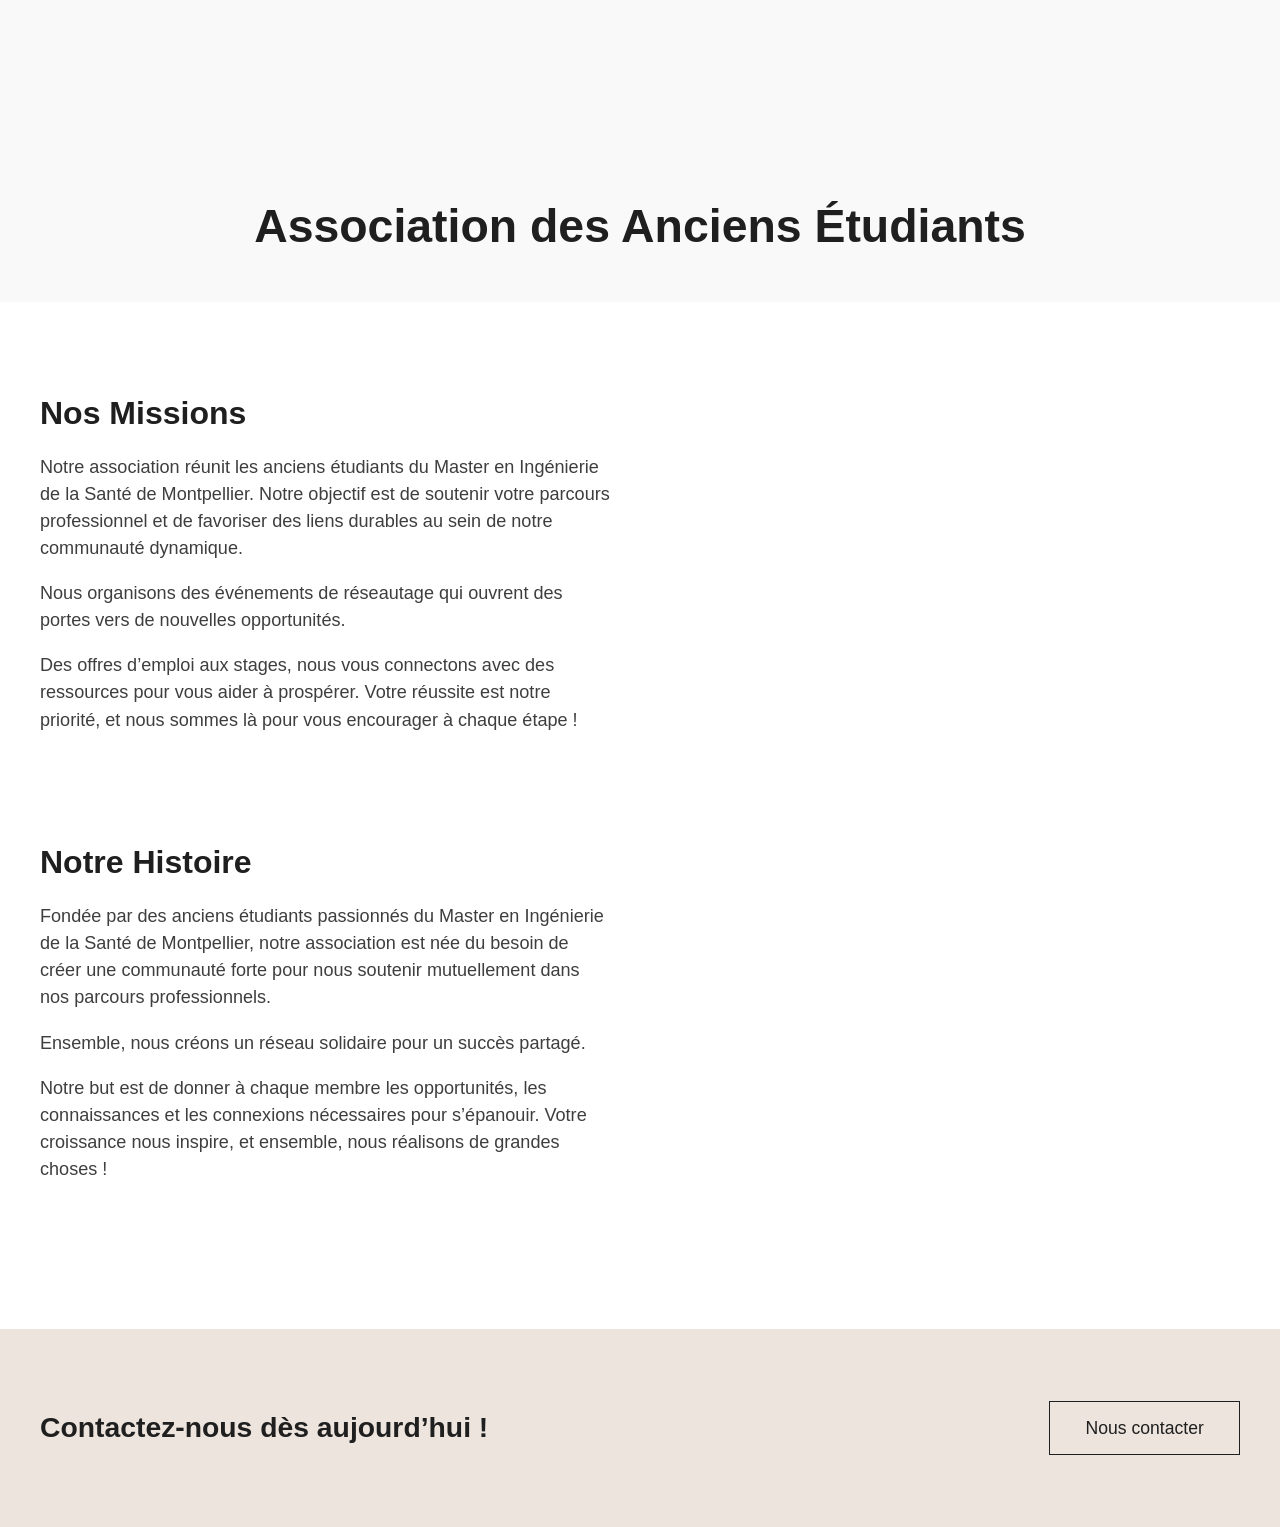
==== a-propos.html @ 3ccf6e43 "first commit" ====
<!DOCTYPE html>
<html lang="fr">
<head>
    <meta charset="UTF-8">
    <meta name="viewport" content="width=device-width, initial-scale=1.0">
    <title>À propos - Association des Anciens Étudiants</title>
    <style>
        body {
            font-family: Arial, sans-serif;
            color: #3e3e3e;
            line-height: 1.4;
            margin: 0;
            padding: 0;
        }
        .hero {
            background-color: #f9f9f9;
            padding: 10rem 1rem 3rem;
            text-align: center;
            color: #1f1f1f;
        }
        .hero h1 {
            font-size: 2.9rem;
            font-weight: 600;
            margin-bottom: 0;
            line-height: 1.2;
        }
        .content-section {
            max-width: 1200px;
            margin: 0 auto;
            padding: 4rem 1rem;
        }
        .two-columns {
            display: flex;
            gap: 3.5rem;
            align-items: flex-start;
            margin-bottom: 4rem;
        }
        .column {
            flex: 1;
        }
        .column h2 {
            font-size: 2rem;
            font-weight: 600;
            color: #1f1f1f;
            margin-bottom: 1.2rem;
            line-height: 1.3;
        }
        .column p {
            font-size: 1.13rem;
            line-height: 1.5;
            margin-top: 0;
        }
        .cta-section {
            background-color: #ece4dd;
            padding: 4.5rem 1rem;
            text-align: left;
        }
        .cta-content {
            max-width: 1200px;
            margin: 0 auto;
            display: flex;
            justify-content: space-between;
            align-items: center;
        }
        .cta-text h2 {
            font-size: 1.77rem;
            font-weight: 600;
            color: #1f1f1f;
            margin: 0;
        }
        .cta-button {
            display: inline-block;
            padding: 0.8rem 2.2rem;
            border: 1px solid #1f1f1f;
            background-color: #ece4dd;
            color: #1f1f1f;
            text-decoration: none;
            font-size: 1.1rem;
            font-weight: 400;
            line-height: 1.5;
            border-radius: 0;
        }
        .cta-button:hover {
            background-color: #d4cbc1;
        }
    </style>
</head>
<body>
    <section class="hero">
        <h1>Association des Anciens Étudiants</h1>
    </section>

    <div class="content-section">
        <div class="two-columns">
            <div class="column">
                <h2>Nos Missions</h2>
                <p>
                    Notre association réunit les anciens étudiants du Master en Ingénierie de la Santé de Montpellier.
                    Notre objectif est de soutenir votre parcours professionnel et de favoriser des liens durables au sein de notre communauté dynamique.
                </p>
                <p>
                    Nous organisons des événements de réseautage qui ouvrent des portes vers de nouvelles opportunités.
                </p>
                <p>
                    Des offres d’emploi aux stages, nous vous connectons avec des ressources pour vous aider à prospérer.
                    Votre réussite est notre priorité, et nous sommes là pour vous encourager à chaque étape !
                </p>
            </div>
            <div class="column">
                <!-- Espace réservé pour une image éventuelle -->
            </div>
        </div>

        <div class="two-columns">
            <div class="column">
                <h2>Notre Histoire</h2>
                <p>
                    Fondée par des anciens étudiants passionnés du Master en Ingénierie de la Santé de Montpellier,
                    notre association est née du besoin de créer une communauté forte pour nous soutenir mutuellement dans nos parcours professionnels.
                </p>
                <p>
                    Ensemble, nous créons un réseau solidaire pour un succès partagé.
                </p>
                <p>
                    Notre but est de donner à chaque membre les opportunités, les connaissances et les connexions nécessaires pour s’épanouir.
                    Votre croissance nous inspire, et ensemble, nous réalisons de grandes choses !
                </p>
            </div>
            <div class="column">
                <!-- Espace réservé pour une image éventuelle -->
            </div>
        </div>
    </div>

    <section class="cta-section">
        <div class="cta-content">
            <div class="cta-text">
                <h2>Contactez-nous dès aujourd’hui !</h2>
            </div>
            <div class="cta-button-container">
                <a href="#contact" class="cta-button">Nous contacter</a>
            </div>
        </div>
    </section>
</body>
</html>
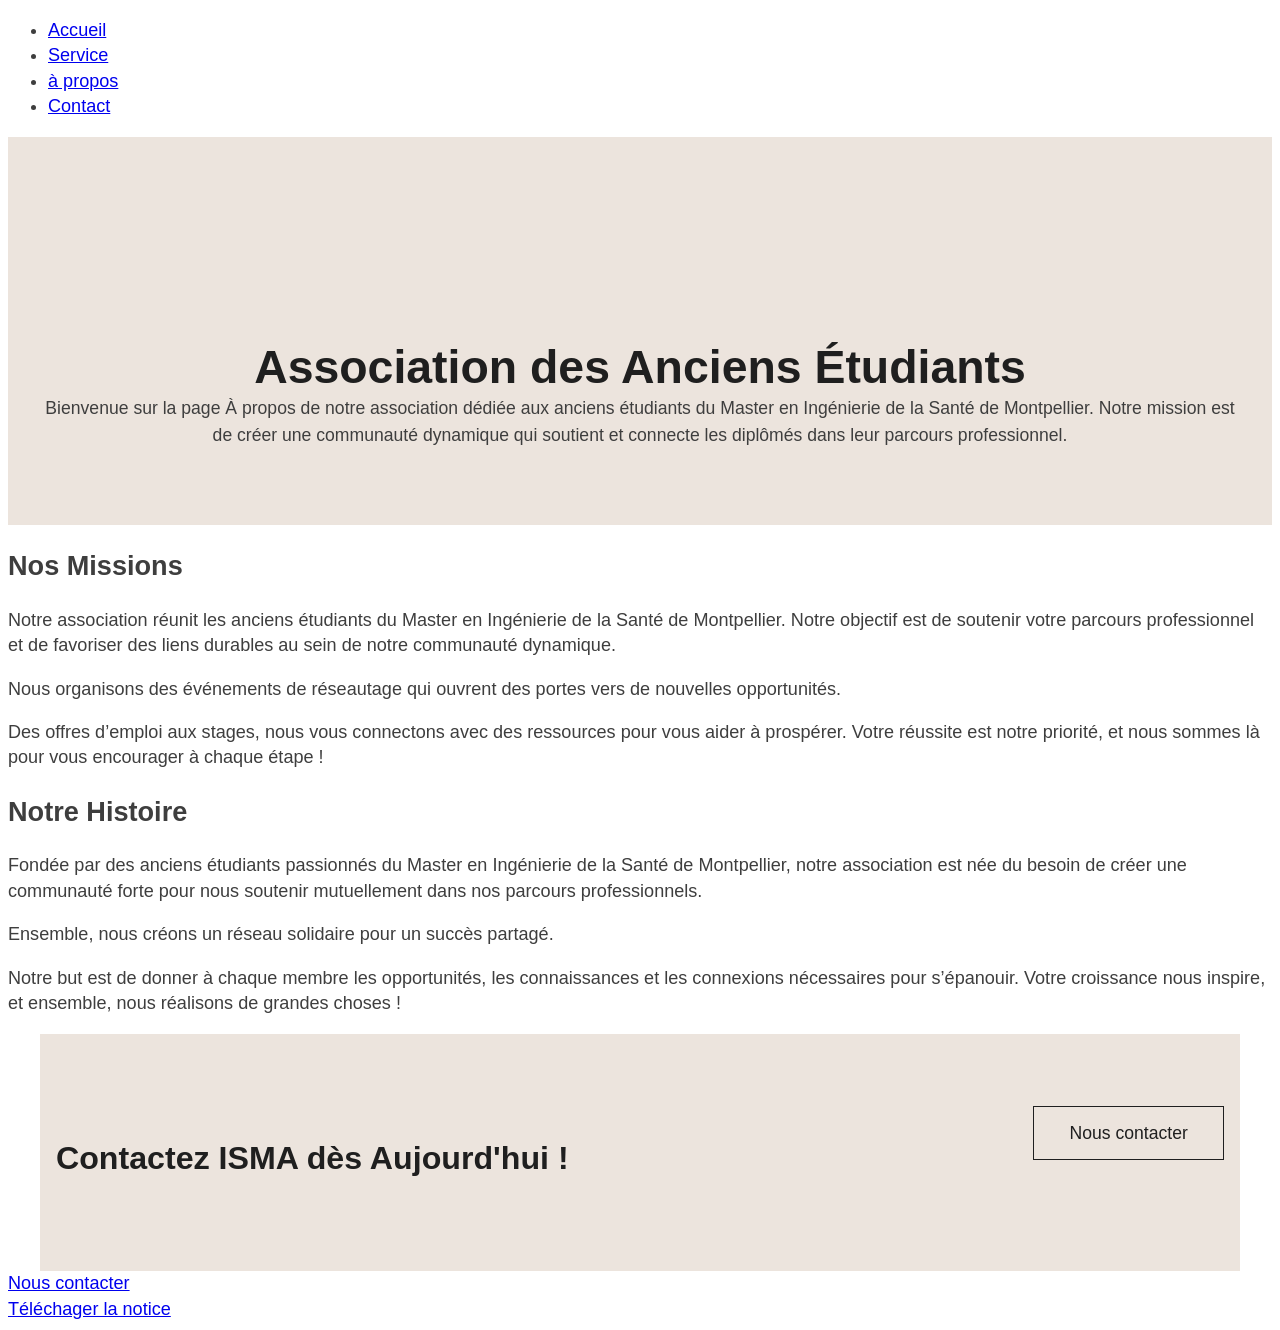
==== commit 5dfce61a: "Refactor a-propos.html and style.css for improved layout and styling; add navigation and contact sec" ====
--- a/a-propos.html
+++ b/a-propos.html
@@ -2,92 +2,37 @@
 <html lang="fr">
 <head>
     <meta charset="UTF-8">
+    <link rel="stylesheet" href="./style.css">
     <meta name="viewport" content="width=device-width, initial-scale=1.0">
     <title>À propos - Association des Anciens Étudiants</title>
-    <style>
-        body {
-            font-family: Arial, sans-serif;
-            color: #3e3e3e;
-            line-height: 1.4;
-            margin: 0;
-            padding: 0;
-        }
-        .hero {
-            background-color: #f9f9f9;
-            padding: 10rem 1rem 3rem;
-            text-align: center;
-            color: #1f1f1f;
-        }
-        .hero h1 {
-            font-size: 2.9rem;
-            font-weight: 600;
-            margin-bottom: 0;
-            line-height: 1.2;
-        }
-        .content-section {
-            max-width: 1200px;
-            margin: 0 auto;
-            padding: 4rem 1rem;
-        }
-        .two-columns {
-            display: flex;
-            gap: 3.5rem;
-            align-items: flex-start;
-            margin-bottom: 4rem;
-        }
-        .column {
-            flex: 1;
-        }
-        .column h2 {
-            font-size: 2rem;
-            font-weight: 600;
-            color: #1f1f1f;
-            margin-bottom: 1.2rem;
-            line-height: 1.3;
-        }
-        .column p {
-            font-size: 1.13rem;
-            line-height: 1.5;
-            margin-top: 0;
-        }
-        .cta-section {
-            background-color: #ece4dd;
-            padding: 4.5rem 1rem;
-            text-align: left;
-        }
-        .cta-content {
-            max-width: 1200px;
-            margin: 0 auto;
-            display: flex;
-            justify-content: space-between;
-            align-items: center;
-        }
-        .cta-text h2 {
-            font-size: 1.77rem;
-            font-weight: 600;
-            color: #1f1f1f;
-            margin: 0;
-        }
-        .cta-button {
-            display: inline-block;
-            padding: 0.8rem 2.2rem;
-            border: 1px solid #1f1f1f;
-            background-color: #ece4dd;
-            color: #1f1f1f;
-            text-decoration: none;
-            font-size: 1.1rem;
-            font-weight: 400;
-            line-height: 1.5;
-            border-radius: 0;
-        }
-        .cta-button:hover {
-            background-color: #d4cbc1;
-        }
-    </style>
+    <link rel="shortcut icon" href="./ISMA_1.jpg">
 </head>
 <body>
-    <section class="hero">
-        <h1>Association des Anciens Étudiants</h1>
+    <nav>
+    <!-- unordered list -->
+    <ul>
+        <li> 
+            <a href="./index.html">Accueil</a>  
+        </li>
+        <li>
+            <a href="./service.html">Service</a>  
+        </li>
+        <li>
+            <a href="./a-propos.html">à propos</a>  
+        </li>
+        <li>
+            <a href="#form">Contact</a>
+         </li>
+    </ul>
+    </nav>
+    <div class="cover has-background">
+        <div class="cover-inner">
+            <h1 class="heading has-text-align-center">Association des Anciens Étudiants</h1>
+            <p class="paragraph has-text-align-center">
+                Bienvenue sur la page À propos de notre association dédiée aux anciens étudiants du Master en Ingénierie de la Santé de Montpellier. Notre mission est de créer une communauté dynamique qui soutient et connecte les diplômés dans leur parcours professionnel.
+            </p>
+        </div>
+    </div>
     </section>
 
     <div class="content-section">
@@ -131,16 +76,21 @@
             </div>
         </div>
     </div>
-
-    <section class="cta-section">
-        <div class="cta-content">
-            <div class="cta-text">
-                <h2>Contactez-nous dès aujourd’hui !</h2>
+     <!-- mail de contact -->
+    <section class="section has-background">
+        <div class="columns">
+            <div class="column">
+                <h3 class="subheading">Contactez ISMA dès Aujourd'hui !</h3>
             </div>
             <div class="cta-button-container">
                 <a href="#contact" class="cta-button">Nous contacter</a>
             </div>
         </div>
     </section>
+    <footer>
+        <a href="mailto:fsfds@gmail.com">Nous contacter</a> <br>
+        <a href="./notice.txt">Téléchager la notice</a>
+    </footer>
+    
 </body>
 </html>
--- a/style.css
+++ b/style.css
@@ -0,0 +1,116 @@
+/* General Styles */
+body {
+    font-family: Arial, sans-serif;
+    color: #3e3e3e;
+    font-size: 1.13rem;
+    font-style: normal;
+    font-weight: 400;
+    line-height: 1.4;
+}
+
+/* Cover Styles */
+.cover {
+    padding-top: 10.7rem;
+    padding-bottom: 4.8rem;
+    color: #3e3e3e;
+    text-align: center;
+}
+
+.cover-inner {
+    max-width: 1200px;
+    margin: 0 auto;
+}
+
+/* Heading Styles */
+.heading {
+    font-size: 2.9rem;
+    font-weight: 600;
+    line-height: 1.2;
+    margin-bottom: 0rem;
+    color: #1f1f1f;
+}
+
+.subheading {
+    font-size: 2.01rem;
+    font-weight: 600;
+    line-height: 1.3;
+    margin-bottom: 1.19rem;
+    color: #1f1f1f;
+}
+
+/* Paragraph Styles */
+.paragraph {
+    font-size: 1.1rem;
+    line-height: 1.5;
+    margin-top: 0px;
+    margin-bottom: 0px;
+}
+
+/* Button Styles */
+.button {
+    border: none;
+    border-radius: 0px;
+    color: #1f1f1f;
+    background-color: #ece4dd;
+    padding: 0.8rem 2.2rem;
+    font-size: 1.1rem;
+    font-weight: 400;
+    line-height: 1.5;
+    text-transform: capitalize;
+    display: inline-block;
+}
+.cta-button {
+            display: inline-block;
+            padding: 0.8rem 2.2rem;
+            border: 1px solid #1f1f1f;
+            background-color: #ece4dd;
+            color: #1f1f1f;
+            text-decoration: none;
+            font-size: 1.1rem;
+            font-weight: 400;
+            line-height: 1.5;
+            border-radius: 0;
+}
+.cta-button:hover {
+            background-color: #d4cbc1;
+        }
+
+/* Section Styles */
+.section {
+    padding: 4.51rem 0;
+    max-width: 1200px;
+    margin: 0 auto;
+}
+
+/* Columns Styles */
+.columns {
+    display: flex;
+    justify-content: space-between;
+    padding: 0 1rem;
+}
+
+.column {
+    flex-basis: 77%;
+}
+
+/* Group Styles */
+.group {
+    margin-top: 1.2rem;
+}
+
+/* Utility Classes */
+.has-text-align-center {
+    text-align: center;
+}
+
+.has-background {
+    background-color: #ece4dd;
+}
+
+.has-text-color {
+    color: #3e3e3e;
+}
+
+.alignfull {
+    width: 100%;
+}
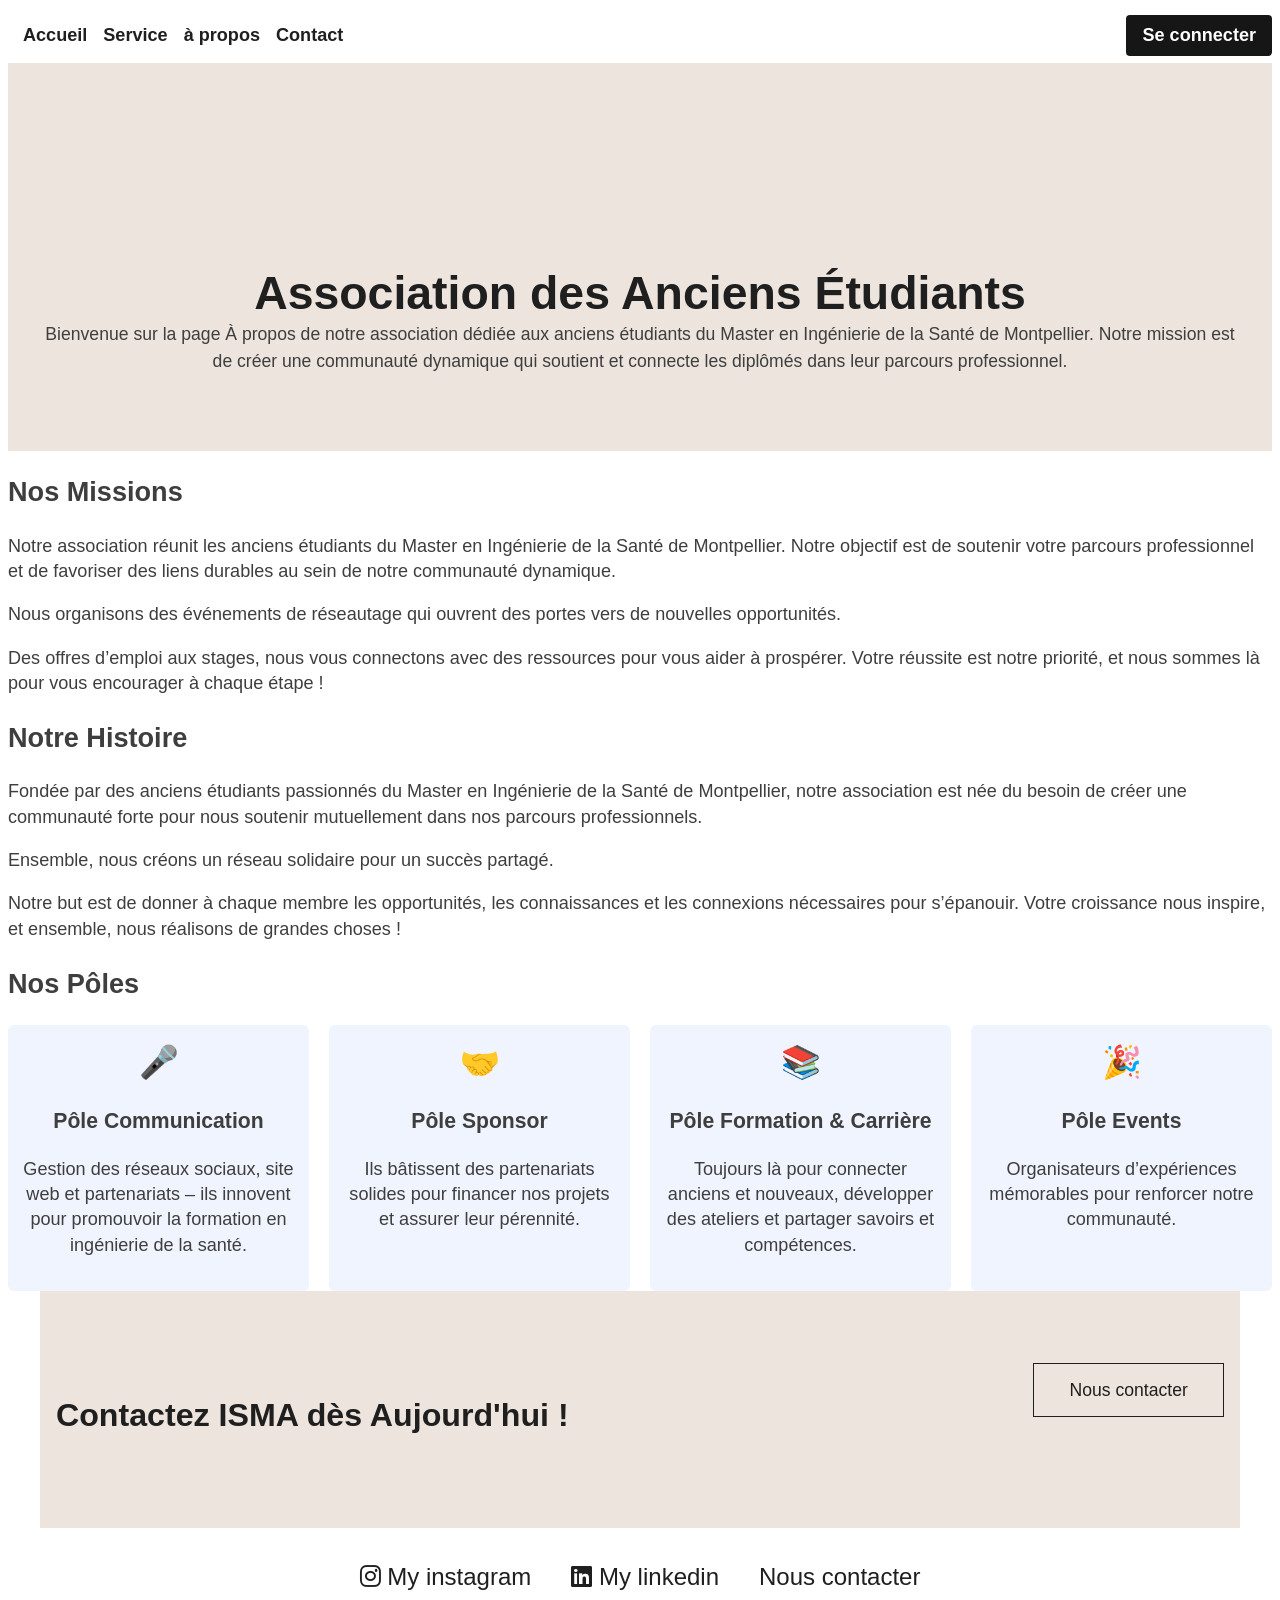
==== commit 28e7b17c: "Refactor code structure for improved readability and maintainability" ====
--- a/a-propos.html
+++ b/a-propos.html
@@ -6,6 +6,8 @@
     <meta name="viewport" content="width=device-width, initial-scale=1.0">
     <title>À propos - Association des Anciens Étudiants</title>
     <link rel="shortcut icon" href="./ISMA_1.jpg">
+    <!-- les logos de contact -->
+     <link rel="stylesheet" href="https://cdnjs.cloudflare.com/ajax/libs/font-awesome/6.5.0/css/all.min.css">
 </head>
 <body>
     <nav>
@@ -22,7 +24,10 @@
         </li>
         <li>
             <a href="#form">Contact</a>
-         </li>
+        </li>
+        </ul>
+        <a class="login_btn" href="./connection.html">Se connecter</a>
+        </nav>
     </ul>
     </nav>
     <div class="cover has-background">
@@ -76,6 +81,32 @@
             </div>
         </div>
     </div>
+    <section>
+        <h2>Nos Pôles</h2>
+        <div class="poles">
+            <div class="pole">
+                <span>🎤</span>
+                <h3>Pôle Communication</h3>
+                <p>Gestion des réseaux sociaux, site web et partenariats – ils innovent pour promouvoir la formation en ingénierie de la santé.</p>
+            </div>
+            <div class="pole">
+                <span>🤝</span>
+                <h3>Pôle Sponsor</h3>
+                <p>Ils bâtissent des partenariats solides pour financer nos projets et assurer leur pérennité.</p>
+            </div>
+            <div class="pole">
+                <span>📚</span>
+                <h3>Pôle Formation & Carrière</h3>
+                <p>Toujours là pour connecter anciens et nouveaux, développer des ateliers et partager savoirs et compétences.</p>
+            </div>
+            <div class="pole">
+                <span>🎉</span>
+                <h3>Pôle Events</h3>
+                <p>Organisateurs d’expériences mémorables pour renforcer notre communauté.</p>
+            </div>
+        </div>
+    </section>
+
      <!-- mail de contact -->
     <section class="section has-background">
         <div class="columns">
@@ -87,9 +118,19 @@
             </div>
         </div>
     </section>
+    <!-- mail de contact -->
     <footer>
-        <a href="mailto:fsfds@gmail.com">Nous contacter</a> <br>
-        <a href="./notice.txt">Téléchager la notice</a>
+        <div class="socials">
+            <a href="https://www.instagram.com/isma_alumni?utm_source=ig_web_button_share_sheet&igsh=ZDNlZDc0MzIxNw==">
+                <i class="fa-brands fa-instagram"></i>
+                <span>My instagram</span>
+            </a>
+            <a href="https://www.linkedin.com/in/isma-ingénierie-de-la-santé-de-montpellier-alumni-8940a82a">
+                <i class="fa-brands fa-linkedin"></i>
+                <span>My linkedin</span>
+            </a>
+        </div>
+        <a href="mailto:fsfds@gmail.com">Nous contacter</a>
     </footer>
     
 </body>
--- a/style.css
+++ b/style.css
@@ -6,6 +6,34 @@
     font-style: normal;
     font-weight: 400;
     line-height: 1.4;
+}
+nav {
+    display: flex;
+    align-items: center;
+    justify-content: space-between;
+}
+
+nav ul {
+    list-style-type: none;
+    padding: 15px;
+    margin: 0;
+    display: flex;
+    gap: 1rem;
+    justify-content: center;
+}
+nav a {
+    text-decoration: none;
+    color: #1f1f1f;
+    font-weight: 600;
+}
+.login_btn {
+    background-color: #161616;
+    color: #ffffff;
+    padding: 0.5rem 1rem;
+    border: none;
+    border-radius: 4px;
+    text-decoration: none;
+    font-weight: 600;
 }
 
 /* Cover Styles */
@@ -114,3 +142,94 @@
 .alignfull {
     width: 100%;
 }
+/* Styles spécifiques pour la page service */
+        .service-card {
+            background: #fff;
+            border: 1px solid #ddd;
+            border-radius: 8px;
+            padding: 2rem;
+            margin-bottom: 2rem;
+            box-shadow: 0 2px 4px rgba(0,0,0,0.1);  
+        }
+        .service-card h3 {
+            color: #1f1f1f;
+            font-size: 1.5rem;
+            margin-top: 0;
+        }
+        .service-card p {
+            color: #3e3e3e;
+            line-height: 1.6;
+        }
+        .service-list {
+            list-style: none;
+            padding: 0;
+        }
+        .service-list li {
+            padding: 0.5rem 0;
+            border-bottom: 1px solid #eee;
+        }
+        .service-list a {
+            color: #1f1f1f;
+            text-decoration: none;
+        }
+        .service-list a:hover {
+            text-decoration: underline;
+        }
+        .search-bar {
+            display: flex;
+            margin-bottom: 2rem;
+        }
+        .search-bar input {
+            flex: 1;
+            padding: 0.75rem;
+            border: 1px solid #ddd;
+            border-radius: 4px 0 0 4px;
+            font-size: 1rem;
+        }
+        .search-bar button {
+            padding: 0.75rem 1.5rem;
+            background: #1f1f1f;
+            color: #fff;
+            border: none;
+            border-radius: 0 4px 4px 0;
+            cursor: pointer;
+        }
+
+footer {
+    padding: 2rem 0;  
+    display: flex;
+    text-align: center;
+    gap: 20px;
+    justify-content: center;
+}
+footer a {
+    color: #1f1f1f;
+    text-decoration: none;
+    font-size: 1.5rem;
+    margin: 0 10px;
+}
+.socials{
+    margin-bottom: 1rem;
+    display: flex;
+    gap: 20px;
+    justify-content: center;
+}
+/* Styles spécifiques pour la page à propos */
+.poles {
+    display: grid;
+    grid-template-columns: repeat(auto-fit, minmax(250px, 1fr));
+    gap: 20px;
+    margin-top: 20px;
+}
+.pole {
+    background: #f0f4ff;
+    padding: 15px;
+    border-radius: 6px;
+    text-align: center;
+}
+.pole span {
+    font-size: 2rem;
+    display: block;
+    margin-bottom: 10px;
+}
+          
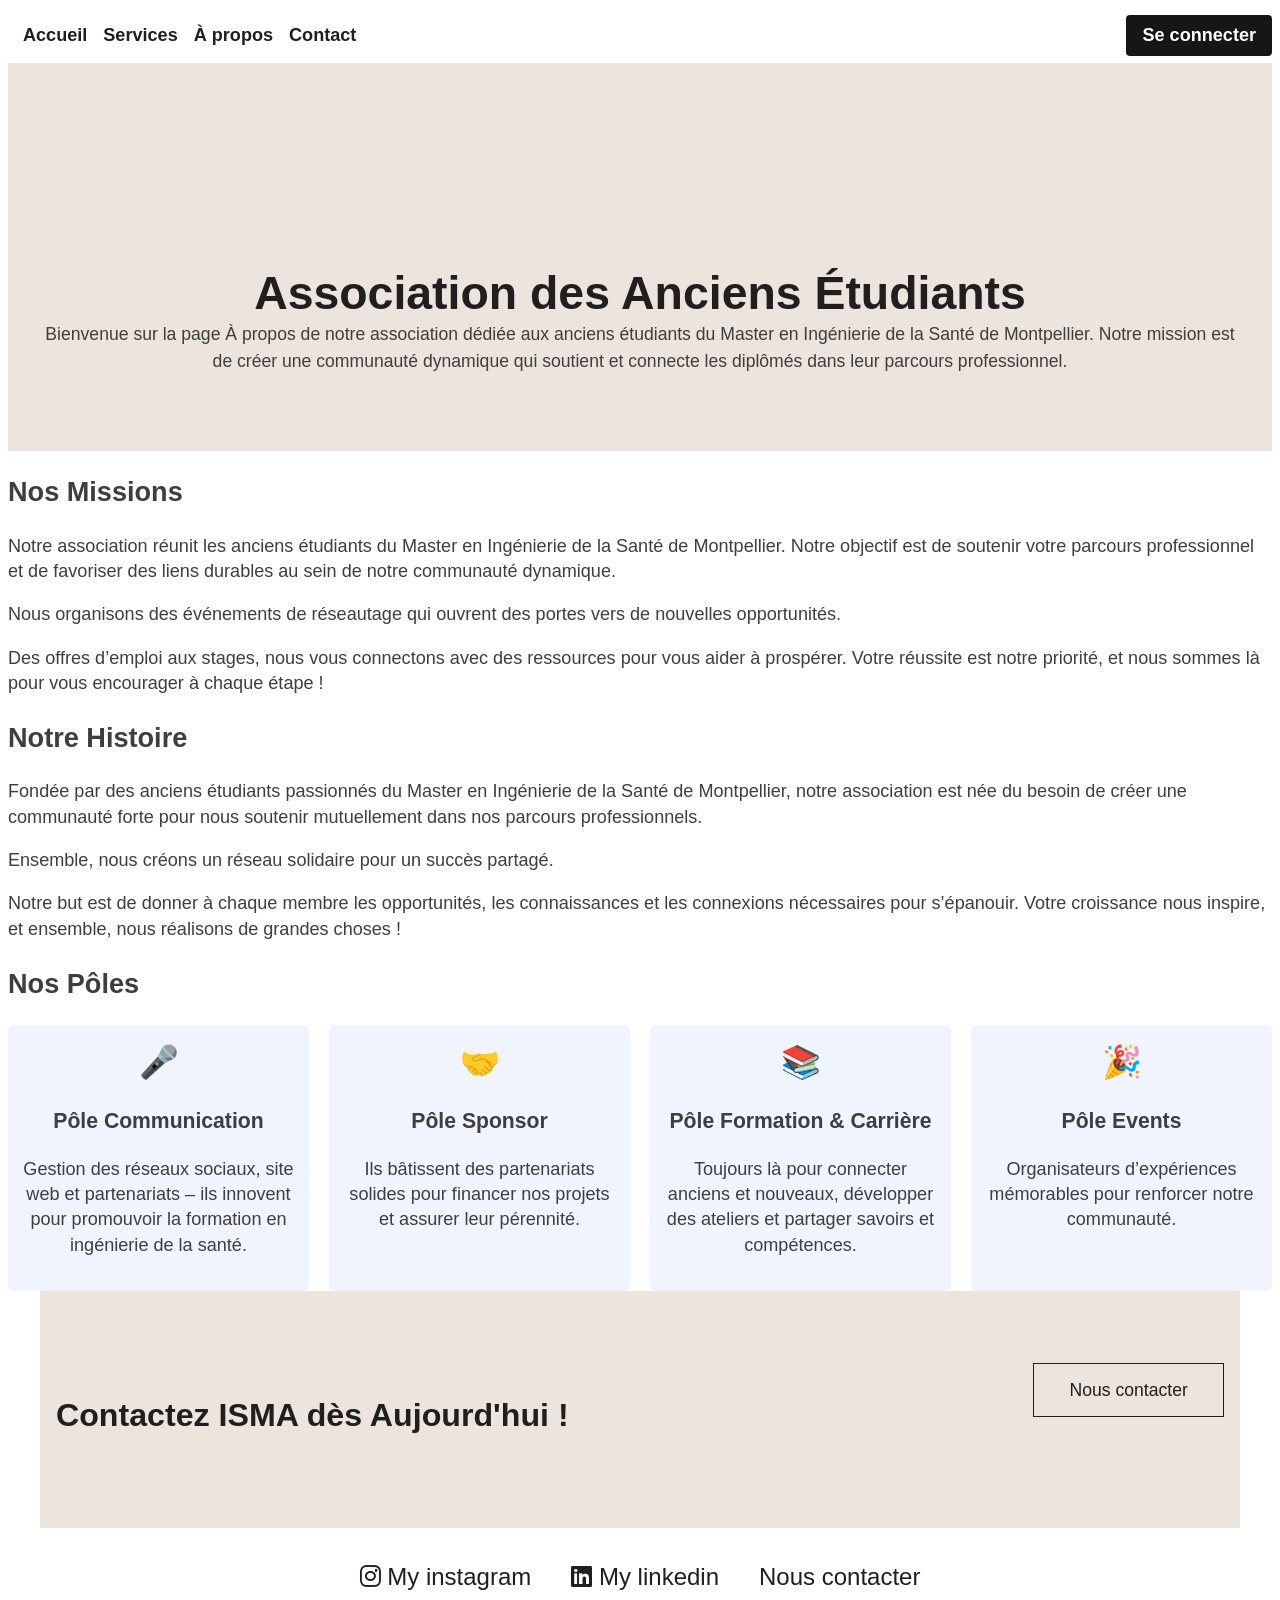
==== commit 20800687: "Refactor navigation links for consistency and update contact page with form and social links" ====
--- a/a-propos.html
+++ b/a-propos.html
@@ -17,10 +17,10 @@
             <a href="./index.html">Accueil</a>  
         </li>
         <li>
-            <a href="./service.html">Service</a>  
+            <a href="./service.html">Services</a>  
         </li>
         <li>
-            <a href="./a-propos.html">à propos</a>  
+            <a href="./a-propos.html">À propos</a>  
         </li>
         <li>
             <a href="#form">Contact</a>
--- a/style.css
+++ b/style.css
@@ -75,7 +75,7 @@
 }
 
 /* Button Styles */
-.button {
+.button, .envoyer {
     border: none;
     border-radius: 0px;
     color: #1f1f1f;
@@ -202,7 +202,7 @@
     gap: 20px;
     justify-content: center;
 }
-footer a {
+footer a{
     color: #1f1f1f;
     text-decoration: none;
     font-size: 1.5rem;
@@ -213,6 +213,7 @@
     display: flex;
     gap: 20px;
     justify-content: center;
+    align-items: center;
 }
 /* Styles spécifiques pour la page à propos */
 .poles {
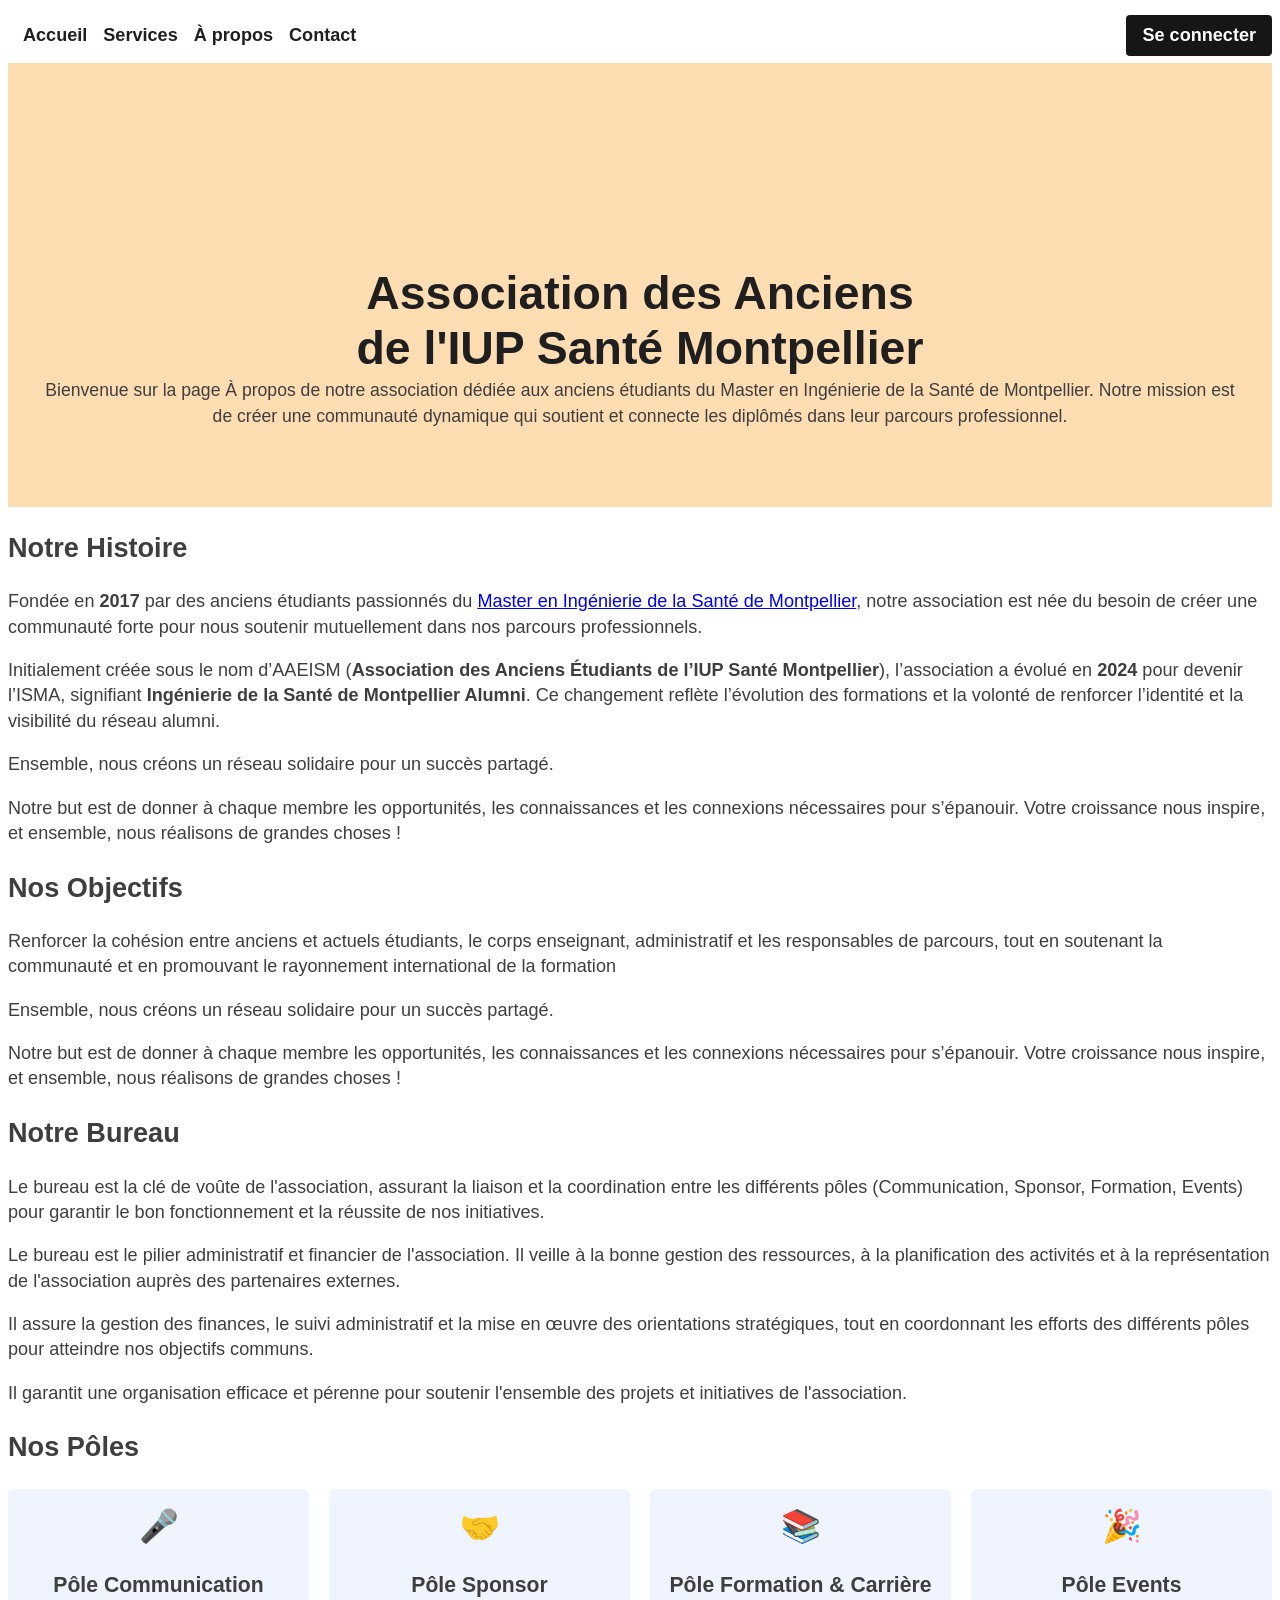
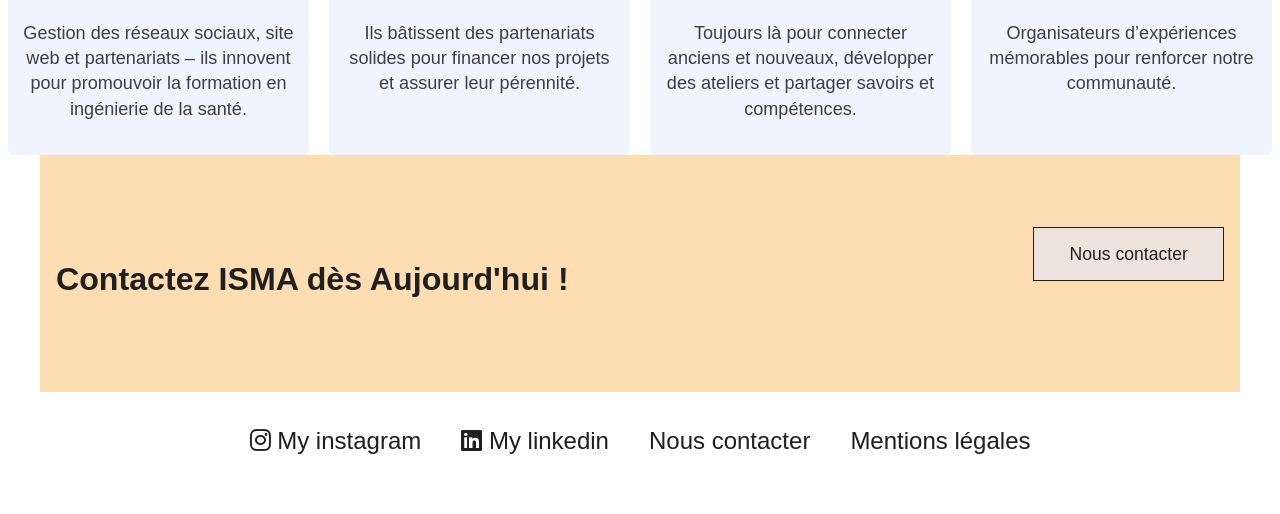
==== commit 8613a41b: "Add legal mentions, organizational chart, team page, and styles - Created 'mention-legal.html' for l" ====
--- a/a-propos.html
+++ b/a-propos.html
@@ -32,7 +32,7 @@
     </nav>
     <div class="cover has-background">
         <div class="cover-inner">
-            <h1 class="heading has-text-align-center">Association des Anciens Étudiants</h1>
+            <h1 class="heading has-text-align-center">Association des Anciens <br> de l'IUP Santé Montpellier</h1>
             <p class="paragraph has-text-align-center">
                 Bienvenue sur la page À propos de notre association dédiée aux anciens étudiants du Master en Ingénierie de la Santé de Montpellier. Notre mission est de créer une communauté dynamique qui soutient et connecte les diplômés dans leur parcours professionnel.
             </p>
@@ -41,32 +41,43 @@
     </section>
 
     <div class="content-section">
-        <div class="two-columns">
+                <div class="two-columns">
             <div class="column">
-                <h2>Nos Missions</h2>
+                <h2>Notre Histoire</h2>
                 <p>
-                    Notre association réunit les anciens étudiants du Master en Ingénierie de la Santé de Montpellier.
-                    Notre objectif est de soutenir votre parcours professionnel et de favoriser des liens durables au sein de notre communauté dynamique.
+                    Fondée en <strong>2017</strong> par des anciens étudiants passionnés du 
+                    <a href="https://ingenierie-sante.edu.umontpellier.fr">Master en Ingénierie de la Santé de Montpellier</a>,
+                    notre association est née du besoin de créer une communauté forte pour nous soutenir mutuellement dans nos parcours professionnels.
                 </p>
                 <p>
-                    Nous organisons des événements de réseautage qui ouvrent des portes vers de nouvelles opportunités.
+                    Initialement créée sous le nom d’AAEISM (<strong>Association des Anciens Étudiants de l’IUP Santé Montpellier</strong>),
+                    l’association a évolué en <strong>2024</strong> pour devenir l’ISMA,
+                    signifiant <strong>Ingénierie de la Santé de Montpellier Alumni</strong>.
+                    Ce changement reflète l’évolution des formations et la volonté de renforcer l’identité et la visibilité du réseau alumni.
                 </p>
                 <p>
-                    Des offres d’emploi aux stages, nous vous connectons avec des ressources pour vous aider à prospérer.
-                    Votre réussite est notre priorité, et nous sommes là pour vous encourager à chaque étape !
+                    Ensemble, nous créons un réseau solidaire pour un succès partagé.
+                </p>
+                <p>
+                    Notre but est de donner à chaque membre les opportunités, les connaissances et les connexions nécessaires pour s’épanouir.
+                    Votre croissance nous inspire, et ensemble, nous réalisons de grandes choses&nbsp;!
                 </p>
             </div>
             <div class="column">
                 <!-- Espace réservé pour une image éventuelle -->
             </div>
-        </div>
+        </div> 
+
 
         <div class="two-columns">
             <div class="column">
-                <h2>Notre Histoire</h2>
+                <h2>Nos Objectifs</h2>
                 <p>
-                    Fondée par des anciens étudiants passionnés du Master en Ingénierie de la Santé de Montpellier,
-                    notre association est née du besoin de créer une communauté forte pour nous soutenir mutuellement dans nos parcours professionnels.
+                    Renforcer la cohésion 
+                    entre anciens et actuels étudiants, le corps enseignant, 
+                    administratif et les responsables de parcours, tout en soutenant 
+                    la communauté et en promouvant le rayonnement international de la formation
+
                 </p>
                 <p>
                     Ensemble, nous créons un réseau solidaire pour un succès partagé.
@@ -81,6 +92,30 @@
             </div>
         </div>
     </div>
+
+        <div class="content-section">
+                <div class="two-columns">
+            <div class="column">
+                <h2>Notre Bureau</h2>
+                <p>
+                    Le bureau est la clé de voûte de l'association, assurant la liaison et la coordination entre les différents pôles (Communication, Sponsor, Formation, Events)
+                    pour garantir le bon fonctionnement et la réussite de nos initiatives.
+                </p>
+                <p>
+                    Le bureau est le pilier administratif et financier de l'association. 
+                    Il veille à la bonne gestion des ressources, à la planification des activités et à la représentation de l'association auprès des partenaires externes.
+                </p>
+                <p>
+                    Il assure la gestion des finances, le suivi administratif et la mise en œuvre des orientations stratégiques, tout en coordonnant les efforts des différents pôles pour atteindre nos objectifs communs.
+                </p>
+                <p>
+                    Il garantit une organisation efficace et pérenne pour soutenir l'ensemble des projets et initiatives de l'association.
+                </p>
+            </div>
+            <div class="column">
+                <!-- Espace réservé pour une image éventuelle -->
+            </div>
+        </div>       
     <section>
         <h2>Nos Pôles</h2>
         <div class="poles">
@@ -131,6 +166,7 @@
             </a>
         </div>
         <a href="mailto:fsfds@gmail.com">Nous contacter</a>
+        <a href="./mention-legal.html">Mentions légales</a>
     </footer>
     
 </body>
--- a/style.css
+++ b/style.css
@@ -78,7 +78,7 @@
 .button, .envoyer {
     border: none;
     border-radius: 0px;
-    color: #1f1f1f;
+    color:#181d2a;
     background-color: #ece4dd;
     padding: 0.8rem 2.2rem;
     font-size: 1.1rem;
@@ -132,7 +132,7 @@
 }
 
 .has-background {
-    background-color: #ece4dd;
+    background-color:#ffddb3;
 }
 
 .has-text-color {
@@ -234,3 +234,64 @@
     margin-bottom: 10px;
 }
           
+.titreequipe {
+    font-size: 2.5rem;
+    font-weight: 600;
+    text-align: center;
+    margin-bottom: 2rem;
+}
+
+.categoriequipe {
+    width: 100px;
+    height: 4px;
+    background-color: #1f1f1f;
+    margin: 0 auto 2rem auto;
+}
+
+.titrecategorieequipe {
+    font-size: 18px;
+    margin-bottom: 15px;
+    border-bottom: 2px solid #1f1f1f;
+    display: inline-block;
+}
+.equipegrid {
+    display: grid;
+    grid-template-columns: repeat(auto-fit, minmax(200px, 1fr));
+    gap: 20px;
+    margin-top: 20px;
+}
+
+.cartemembre {
+    text-align: center;
+}
+
+.membrephoto {
+    width: 150px;
+    height: 150px;
+    border-radius: 50%;
+    overflow: hidden;
+    object-fit: cover;
+    margin-bottom: 10px;
+    display: flex;
+    align-items: center;
+    justify-content: center;
+}
+
+.membrephoto img {
+    width: 100%;
+    height: 100%;
+    object-fit: cover;
+}
+
+.membrenom {
+    font-size: 1.2rem;
+    font-weight: 600;
+    margin-bottom: 5px;
+    margin-top: 8px;
+}
+
+.membrefonction {
+    font-size: 1rem;
+    color: #555;
+    margin-bottom: 10px;
+}
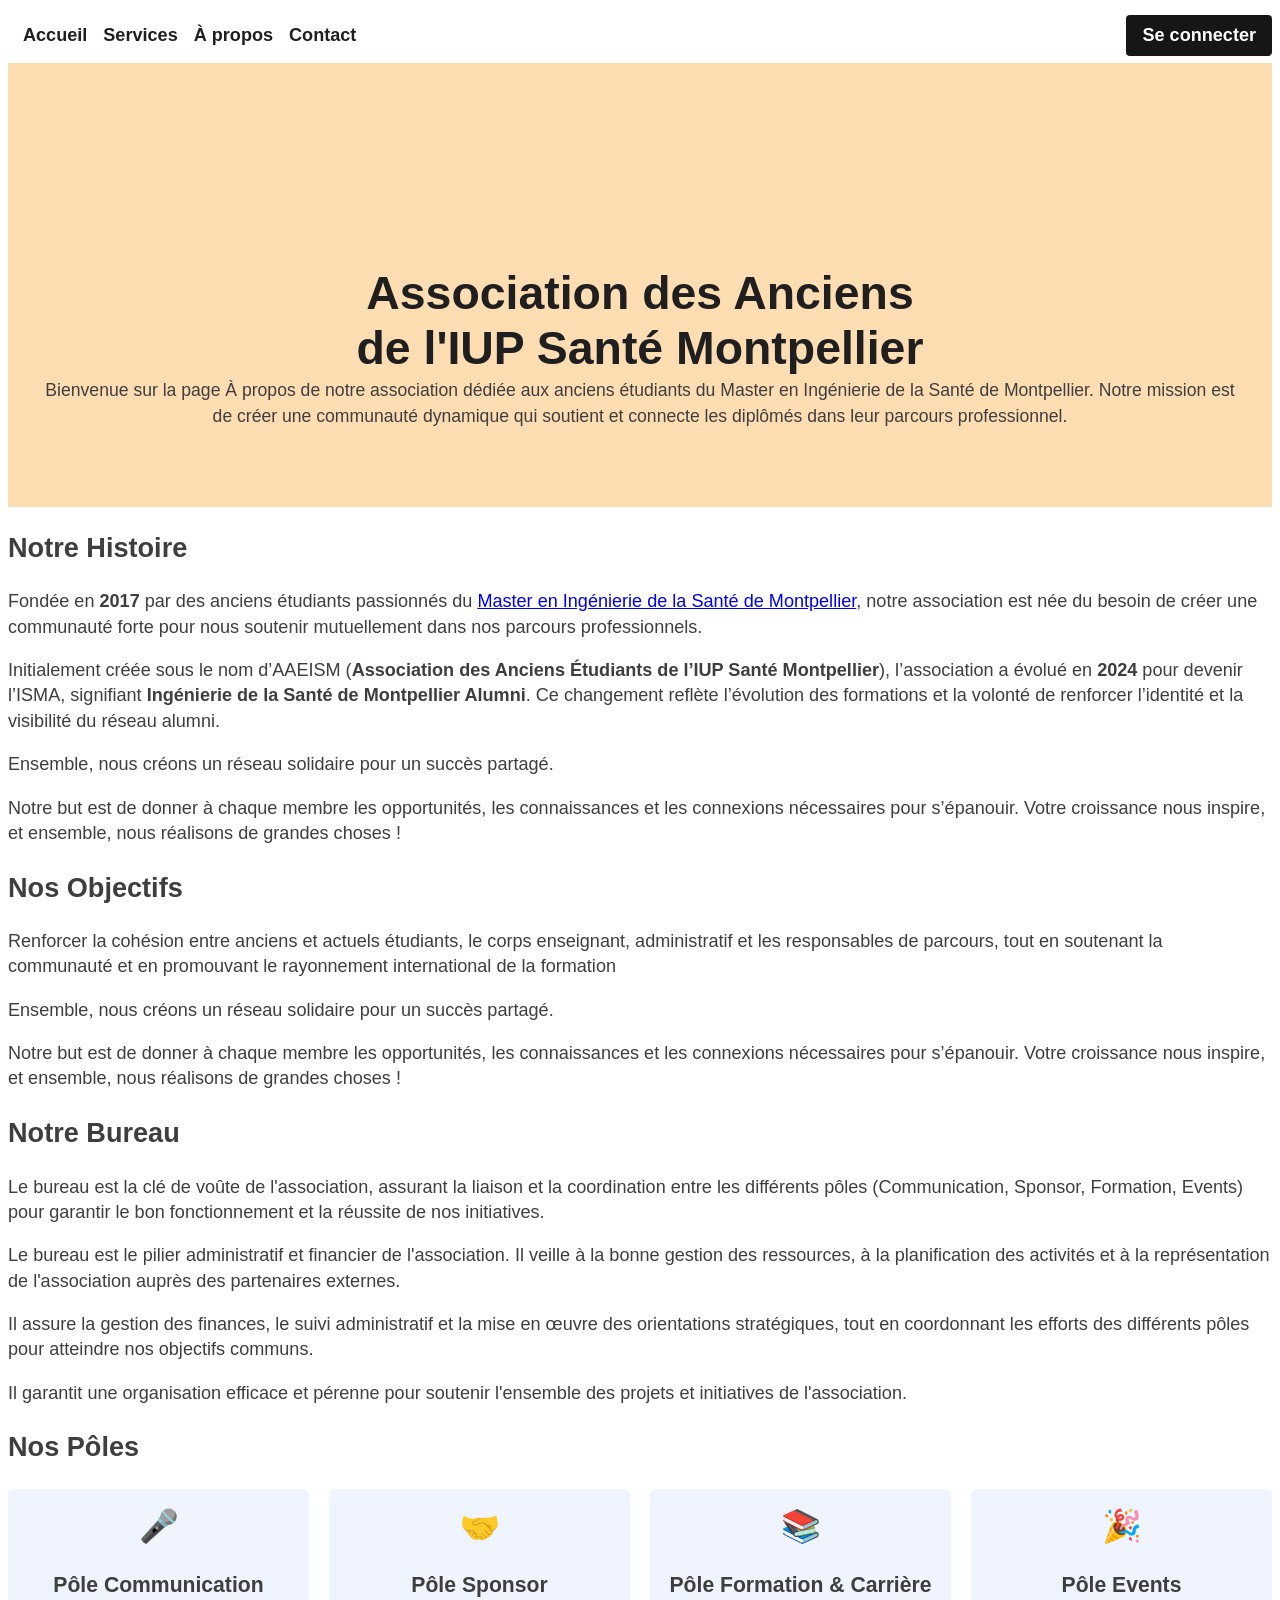
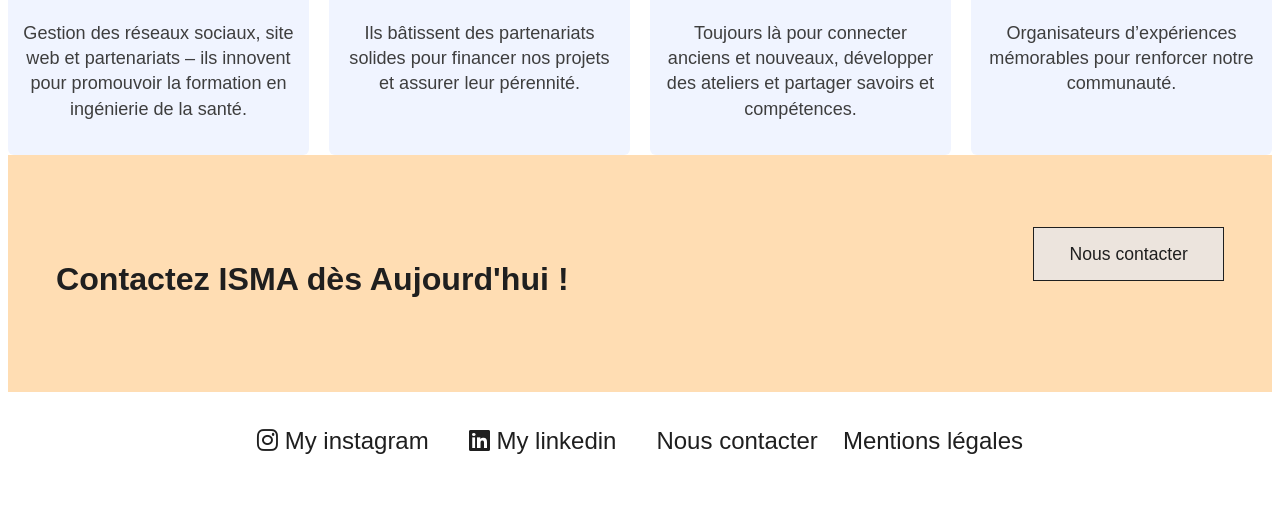
==== commit 04c6fc1b: "Refactor navigation structure and styles for improved usability and responsiveness; add submenu for " ====
--- a/a-propos.html
+++ b/a-propos.html
@@ -12,12 +12,16 @@
 <body>
     <nav>
     <!-- unordered list -->
-    <ul>
+    <ul class="menu">
         <li> 
             <a href="./index.html">Accueil</a>  
         </li>
-        <li>
-            <a href="./service.html">Services</a>  
+        <li class="has-submenu">
+            <a href="./service.html">Services</a>
+            <ul class="submenu">
+                <li><a href="…">Webinar</a></li>
+                <li><a href="…">Afterwork</a></li>
+            </ul>  
         </li>
         <li>
             <a href="./a-propos.html">À propos</a>  
@@ -143,13 +147,15 @@
     </section>
 
      <!-- mail de contact -->
-    <section class="section has-background">
+    <section class="has-background">
+        <div class="section">
         <div class="columns">
             <div class="column">
                 <h3 class="subheading">Contactez ISMA dès Aujourd'hui !</h3>
             </div>
             <div class="cta-button-container">
                 <a href="#contact" class="cta-button">Nous contacter</a>
+            </div>
             </div>
         </div>
     </section>
@@ -165,8 +171,10 @@
                 <span>My linkedin</span>
             </a>
         </div>
-        <a href="mailto:fsfds@gmail.com">Nous contacter</a>
-        <a href="./mention-legal.html">Mentions légales</a>
+        <div class="mention">
+            <a href="mailto:fsfds@gmail.com">Nous contacter</a>
+            <a href="./mention-legal.html">Mentions légales</a>
+        </div>
     </footer>
     
 </body>
--- a/style.css
+++ b/style.css
@@ -1,4 +1,5 @@
 /* General Styles */
+/* commentaire ctrl + / */
 body {
     font-family: Arial, sans-serif;
     color: #3e3e3e;
@@ -36,6 +37,63 @@
     font-weight: 600;
 }
 
+/* Style du menu principal */
+.menu ul {
+  list-style: none;
+  margin: 0;
+  padding: 0;
+  background: #333;
+  display: flex;
+}
+
+.menu ul li {
+  position: relative;
+}
+
+.menu ul li a {
+  display: block;
+  padding: 15px 20px;
+  color: #fff;
+  text-decoration: none;
+}
+
+.menu ul li a:hover {
+  background: #444;
+}
+.has-submenu {
+    position: relative;
+}
+/* Style du sous-menu */
+.submenu {
+  display: none !important;
+  position: absolute;
+  top: 100%;
+  left: 0;
+  background: #444;
+  list-style: none;
+  padding: 0;
+  margin: 0;
+  min-width: 150px;
+}
+.has-submenu:hover .submenu {
+  display: block !important;
+}
+
+.submenu li a {
+  padding: 10px 15px;
+  color: #fff;
+  text-decoration: none;
+  white-space: nowrap;
+}
+
+.submenu li a:hover {
+  background: #555;
+}
+
+/* Affichage au survol */
+.menu ul li:hover .submenu {
+  display: block;
+}
 /* Cover Styles */
 .cover {
     padding-top: 10.7rem;
@@ -133,6 +191,7 @@
 
 .has-background {
     background-color:#ffddb3;
+    width: 100%;
 }
 
 .has-text-color {
@@ -294,4 +353,25 @@
     font-size: 1rem;
     color: #555;
     margin-bottom: 10px;
-}+}
+
+@media (max-width: 768px){
+    .menu a{
+        font-size: 13px;
+    }
+    .login_btn{
+        padding: 0.4rem 0.8rem;
+        font-size: 13px;
+    }
+    .socials a{
+        font-size: 13px;
+    }
+    .socials a span{
+        font-size: 13px;
+    }
+    .mention a{
+        font-size: 13px;
+    }
+}
+
+
